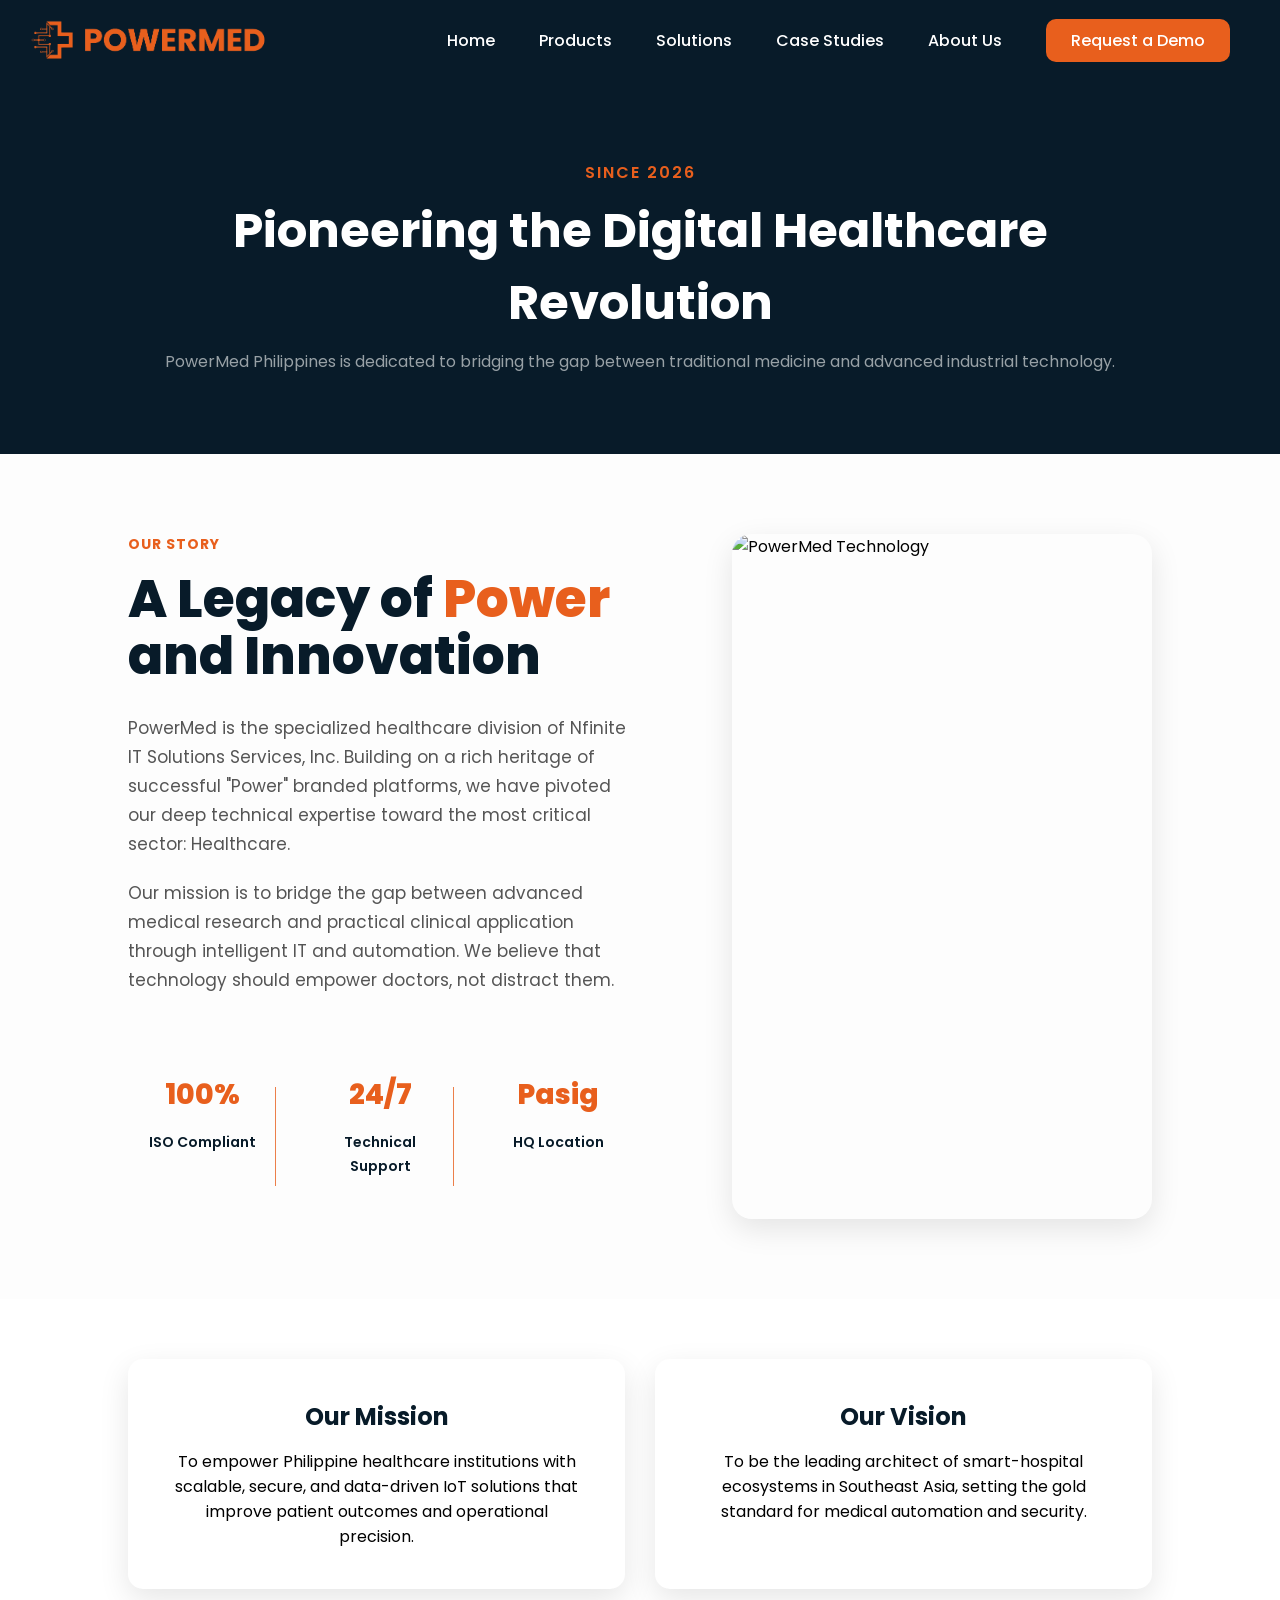
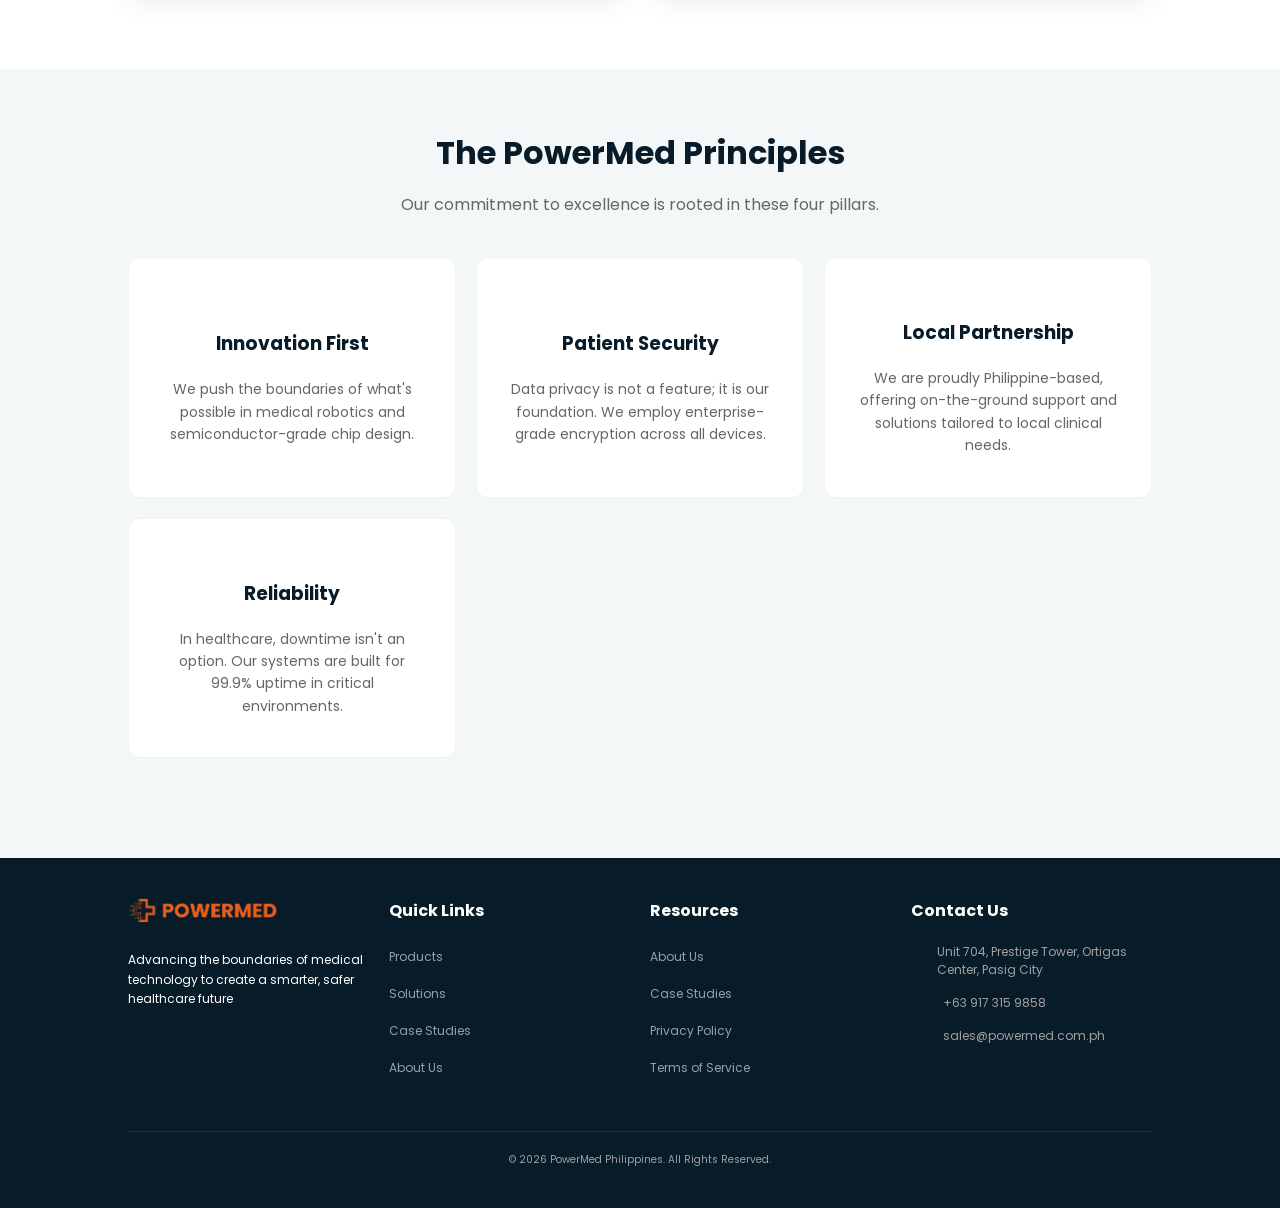
==== about.html @ 7a5c405d "Add files via upload" ====
<!DOCTYPE html>
    <head>
        <meta charset="utf-8">
        <meta http-equiv="X-UA-Compatible" content="IE=edge">
        <title>PowerMed</title>
        <meta name="description" content="">
        <meta name="viewport" content="width=device-width, initial-scale=1.0">
        <link rel="stylesheet" href="https://cdnjs.cloudflare.com/ajax/libs/font-awesome/7.0.1/css/all.min.css" 
        integrity="sha512-2SwdPD6INVrV/lHTZbO2nodKhrnDdJK9/kg2XD1r9uGqPo1cUbujc+IYdlYdEErWNu69gVcYgdxlmVmzTWnetw==" 
        crossorigin="anonymous" referrerpolicy="no-referrer" />
        <link rel="stylesheet" href="styles.css">
    </head>
    <body>
        <header>
            <a href="index.html" class="logo-link">
                <img class="header-logo" src="assets/logo.png" alt="PowerMed Logo">
            </a>
            <nav>
                <ul class="nav-links">
                    <li><a href="index.html">Home</a></li>
                    <li><a href="products.html">Products</a></li>
                    <li><a href="solutions.html">Solutions</a></li>
                    <li><a href="case-studies.html">Case Studies</a></li>
                    <li><a href="about.html">About Us</a></li>
                    <li><a class="cta" href="contact.html"><button>Request a Demo</button></a></li>
                </ul>
            </nav>
            <div class="toggle-btn">
                <i class="fa-solid fa-bars"></i>
            </div>
            <div class="dropdown-menu">
                <li><a href="index.html">Home</a></li>
                <li><a href="products.html">Products</a></li>
                <li><a href="solutions.html">Solutions</a></li>
                <li><a href="case-studies.html">Case Studies</a></li>
                <li><a href="about.html">About Us</a></li>
                <li><a class="cta" href="contact.html"><button>Request a Demo</button></a></li>
            </div>
        </header>

        <section id="about-hero">
            <div class="about-hero-content">
                <span>Since 2026</span>
                <h1>Pioneering the Digital Healthcare Revolution</h1>
                <p>PowerMed Philippines is dedicated to bridging the gap between traditional medicine and advanced industrial technology.</p>
            </div>
        </section>

            <div class="company-story">
                <div class="story-wrapper">
                    <div class="story-content">
                        <span class="sub-heading">OUR STORY</span>
                        <h2>A Legacy of <span class="highlight">Power</span> and Innovation</h2>
                        <p>PowerMed is the specialized healthcare division of Nfinite IT Solutions Services, Inc. Building on a rich heritage of successful "Power" branded platforms, we have pivoted our deep technical expertise toward the most critical sector: Healthcare.</p>
                        <p>Our mission is to bridge the gap between advanced medical research and practical clinical application through intelligent IT and automation. We believe that technology should empower doctors, not distract them.</p>
                        
                        <div class="stats-grid">
                            <div class="stat-item">
                                <h3>100%</h3>
                                <p>ISO Compliant</p>
                            </div>
                            <div class="stat-item">
                                <h3>24/7</h3>
                                <p>Technical Support</p>
                            </div>
                            <div class="stat-item">
                                <h3>Pasig</h3>
                                <p>HQ Location</p>
                            </div>
                        </div>
                    </div>
                    <div class="story-image">
                        <img src="https://images.unsplash.com/photo-1581091226825-a6a2a5aee158?auto=format&fit=crop&q=80&w=1000" alt="PowerMed Technology">
                    </div>
                </div>
            </div>

            <div class="mission-vision">
                <div class="mission-container">
                    <div class="mission-box">
                        <div class="mission-icon"><i class="fa-solid fa-bullseye"></i></div>
                        <h2>Our Mission</h2>
                        <p>To empower Philippine healthcare institutions with scalable, secure, and data-driven IoT solutions that improve patient outcomes and operational precision.</p>
                    </div>
                    <div class="mission-box">
                        <div class="mission-icon"><i class="fa-solid fa-eye"></i></div>
                        <h2>Our Vision</h2>
                        <p>To be the leading architect of smart-hospital ecosystems in Southeast Asia, setting the gold standard for medical automation and security.</p>
                    </div>
                </div>
            </div>

            <div class="values">
                <div class="values-header">
                    <h2>The PowerMed Principles</h2>
                    <p>Our commitment to excellence is rooted in these four pillars.</p>
                </div>
                <div class="values-grid">
                    <div class="value-card">
                        <i class="fa-solid fa-microchip"></i>
                        <h3>Innovation First</h3>
                        <p>We push the boundaries of what's possible in medical robotics and semiconductor-grade chip design.</p>
                    </div>
                    <div class="value-card">
                        <i class="fa-solid fa-user-shield"></i>
                        <h3>Patient Security</h3>
                        <p>Data privacy is not a feature; it is our foundation. We employ enterprise-grade encryption across all devices.</p>
                    </div>
                    <div class="value-card">
                        <i class="fa-solid fa-handshake"></i>
                        <h3>Local Partnership</h3>
                        <p>We are proudly Philippine-based, offering on-the-ground support and solutions tailored to local clinical needs.</p>
                    </div>
                    <div class="value-card">
                        <i class="fa-solid fa-gears"></i>
                        <h3>Reliability</h3>
                        <p>In healthcare, downtime isn't an option. Our systems are built for 99.9% uptime in critical environments.</p>
                    </div>
                </div>
            </div>

        <footer>
            <div class="footer-container">
                <div class="footer-col">
                    <img class="footer-logo" src="assets/logo.png" alt="PowerMed Logo">
                    <p>
                        Advancing the boundaries of medical technology to create a smarter, safer healthcare future
                    </p>
                    <div class="social-links">
                        <a href="https://www.facebook.com/"><i class="fa-brands fa-facebook"></i></a>
                        <a href="https://www.instagram.com/"><i class="fa-brands fa-instagram"></i></a>
                        <a href="https://www.linkedin.com/"><i class="fa-brands fa-linkedin"></i></a>
                    </div>
                </div>

                <div class="footer-col">
                    <h4>Quick Links</h4>
                    <ul>
                        <li><a href="products.html">Products</a></li>
                        <li><a href="solutions.html">Solutions</a></li>
                        <li><a href="case-studies.html">Case Studies</a></li>
                        <li><a href="about.html">About Us</a></li>
                    </ul>
                </div>

                <div class="footer-col">
                    <h4>Resources</h4>
                    <ul>
                        <li><a href="about.html">About Us</a></li>
                        <li><a href="case-studies.html">Case Studies</a></li>
                        <li><a href="privacy-policy.html">Privacy Policy</a></li>
                        <li><a href="terms-of-service.html">Terms of Service</a></li>
                    </ul>
                </div>

                <div class="footer-col">
                    <h4>Contact Us</h4>
                    <div class="contact-us">
                        <p><i class="fa-solid fa-location-dot"></i>Unit 704, Prestige Tower, Ortigas Center, Pasig City</p>
                        <p><i class="fa-solid fa-phone"></i>+63 917 315 9858</p>
                        <p><i class="fa-solid fa-envelope"></i>sales@powermed.com.ph</p>
                    </div>
                </div>
            </div>

            <div class="footer-bottom">
                <p>&copy; 2026 PowerMed Philippines. All Rights Reserved.</p>
            </div>
        </footer>

        <script>
            const toggleBtn = document.querySelector('.toggle-btn')
            const toggleBtnIcon = document.querySelector('.toggle-btn i')
            const dropDownMenu = document.querySelector('.dropdown-menu')

            toggleBtn.onclick = function () {
                dropDownMenu.classList.toggle('open')
                const isOpen = dropDownMenu.classList.contains('open')

                toggleBtnIcon.classList = isOpen
                    ? 'fa-solid fa-xmark'
                    : 'fa-solid fa-bars'
            }

            const header = document.querySelector("header");

            window.addEventListener("scroll", () => {
                if (window.scrollY > 50) {
                    header.classList.add("scrolled");
                } else {
                    header.classList.remove("scrolled");
                }
            });
        </script>
    </body>
</html>
---- styles.css ----
@import url('https://fonts.googleapis.com/css2?family=Poppins:wght@300;400;500;600;700;800;900&display=swap');

* {
    box-sizing: border-box;
    padding: 0;
    margin: 0;
    font-family: 'Poppins', sans-serif;
}

html, body {
    overflow-x: clip;
    width: 100%;
}

body {
    margin: 0;
    background-color: #edf0f1;
}

header li, header a, header button {
    font-weight: 500;
    font-size: 16px;
    color: #24252A;
    text-decoration: none;
}

header {
    display: flex;
    justify-content: flex-end;
    align-items: center;
    height: 80px;
    padding: 0 30px;
    background-color: transparent;
    position: fixed;
    top: 0;
    left: 0;
    width: 100%;
    z-index: 1000;
}

header.scrolled {
    background-color: #ffffff;
    box-shadow: 0 2px 10px rgba(0, 0, 0, 0.1);
}

header.scrolled .nav-links li a {
    color: #081b29;
}

header.scrolled .toggle-btn {
    color: #081b29;
}

.logo-link {
    margin-right: auto;
    display: flex;
    align-items: center;
}

.header-logo {
    height: 40px;
    width: auto;
    object-fit: contain;
    display: block;
    margin: auto;
    cursor: pointer;
}

.nav-links {
    list-style: none;
}

.nav-links li {
    display: inline-block;
    padding: 0px 20px;
}

.nav-links li a {
    color: #ffffff;
    transition: all 0.3s ease 0s;
}

.nav-links li a:hover {
   color: #e85f1d;
}

header button {
    padding: 9px 25px;
    color: #ffffff;
    background-color: rgba(232, 95, 29, 1);
    border: none;
    border-radius: 10px;
    cursor: pointer;
    transition: all 0.3s ease 0s;    
}

button:hover {
    background-color: #cf541a;
}

.toggle-btn {
    font-size: 20px;
    color: #081b29;
    cursor: pointer;
    display: none;
}

.dropdown-menu {
    display: none;
    position: absolute;
    right: 2rem;
    top: 80px;
    height: 0;
    width: 300px;
    background-color: #ffffff;
    overflow: hidden;
    transition: height 0.2s cubic-bezier(0.175, 0.885, 0.32, 1.275);
}

.dropdown-menu.open {
    height: 300px;
}

.dropdown-menu li {
    padding: 0.7rem;
    display: flex;
    align-items: center;
    justify-content: center;
}

.dropdown-menu li a:hover {
    color: #e85f1d;
}

.dropdown-menu .cta {
    width: 100%;
    display: flex;
    justify-content: center;
}

@media(max-width: 992px) {
    header {
        background-color: #ffffff;
    }
    .header-logo {
        height: 30px;
    }
    .nav-links {
        flex-direction: column;
        display: none;
    }
    .toggle-btn {
        display: block;
    }
    .dropdown-menu {
        display: block;
        left: 0;
        right: 0;
        width: 100%;
    }
}



#hero {
    width: 100%;
    min-height: 100vh;
    height: auto;
    display: flex;
    align-items: center;
    justify-content: flex-start;
    padding-top: 100px;
    padding-bottom: 50px;
    background: linear-gradient(to right,
     rgba(8, 27, 41, 1) 25%, 
     rgba(8, 27, 41, 0.4) 100%), 
     url('assets/heroBgImg.jpg');
    background-position: center;
    background-repeat: no-repeat;
    background-size: cover;
    color: #ffffff;
    font-family: 'Poppins', sans-serif;
}

.hero-container {
    display: flex;
    align-items: center;
    justify-content: space-between;
    width: 90%;
    max-width: 1200px;
    margin: 0 auto;
    gap: 40px;
}

.hero-image {
    flex: 1;
    display: flex;
    justify-content: flex-end;
}

.hero-image img {
    width: 100%;
    max-width: 500px;
    height: auto;
}

.hero-content {
    max-width: 600px;
    flex: 1;
}

.hero-content h1 {
    font-size: 56px;
    font-weight: 700;
    line-height: 1.2;
}

.hero-content h3 {
    font-size: 32px;
    font-weight: 700;
    background: linear-gradient(to right, #e85f1d 0%, #ffffff 100%);
    -webkit-background-clip: text;
    background-clip: text;
    color: transparent;
    display: inline-block; 
}

.hero-content p {
    font-size: 16px;
    margin: 20px 0 40px;
}

.hero-content .btn-box {
    display: flex;
    gap: 20px;
    width: 100%;
    max-width: 450px;
    height: 50px;
    margin-top: 20px;
}

.btn-box a {
    position: relative;
    display: inline-flex;
    justify-content: center;
    align-items: center;
    padding: 12px 30px;
    min-width: 160px;
    width: auto;
    background: #e85f1d;
    border: 2px solid #e85f1d;
    border-radius: 8px;
    font-size: 18px;
    color: #ffffff;
    text-decoration: none;
    font-weight: 600;
    letter-spacing: 1px;
    z-index: 1;
    overflow: hidden;
    transition: .5s;
    white-space: nowrap;
}

.btn-box a i {
    margin-left: 10px;
}

.btn-box a:hover {
    color: #e85f1d;
}

.btn-box a:nth-child(2) {
    background: transparent;
    color: #e85f1d;
}

.btn-box a:nth-child(2):hover {
    color: #ffffff;
}

.btn-box a:nth-child(2)::before {
    background: #e85f1d;
}

.btn-box a::before {
    content: '';
    position: absolute;
    top: 10;
    left: 0;
    width: 0;
    height: 100%;
    background: #081b29;
    z-index: -1;
    transition: .5s;
}

.btn-box a:hover::before {
    width: 100%;
}

.top-badge {
    display: inline-block;
    background: rgba(232, 95, 29, 0.1);
    padding: 6px 15px;
    border-radius: 50px;
    border: 1px solid rgba(232, 95, 29, 1);
    margin-bottom: 20px;
}

.top-badge span {
    display: flex;
    align-items: center;
    font-size: 12px;
    font-weight: 600;
    color: #e85f1d;
    letter-spacing: 1px;
}

.top-badge span i {
    font-size: 8px;
    vertical-align: middle;
    margin-right: 8px;
}

.trust-badge {
    display: flex;
    flex-wrap: wrap;
    gap: 25px;
    margin-top: 30px;
}

.badge-item {
    display: flex;
    align-items: center;
    gap: 8px;
}

.badge-item i {
    color: #e85f1d;;
    font-size: 16px;
}

.badge-item span {
    font-size: 12px;
    font-weight: 600;
    color: #ffffff;
    letter-spacing: 0.5px;

}

@media (max-width: 992px) {
    #hero {
        padding-top: 120px;
        height: auto;
        min-height: 100vh;
    }

    .hero-container {
        flex-direction: column;
        text-align: center;
        gap: 20px;
    }

    .hero-content {
        display: flex;
        flex-direction: column;
        align-items: center;
    }

    .hero-content h1 {
        font-size: 48px;
        margin-bottom: 10px;
    }

    .hero-content h3 {
        font-size: 24px;
    }

    .hero-content p {
        font-size: 16px;
        margin: 15px 0 25px;
    }

    .hero-image {
        display: none;
    }

    .hero-content .btn-box {
        flex-direction: column;
        height: auto;
        width: 100%;
        gap: 15px;
    }

    .top-badge {
        margin-left: auto;
        margin-right: auto;
    }

    .trust-badge {
        justify-content: center;
        gap: 15px 20px;
    }
}



#trusted {
    width: 100%;
    background: #edf0f1;
    background-size: cover;
    background-position: center;
    color: #081b29;
    font-family: 'Poppins', sans-serif;
}

.trusted-container {
    padding: 60px 10%;
    max-width: 1200px;
    margin: 0 auto;
    text-align: center;
}

.trusted-sub-heading {
    color: #e85f1d;
    font-weight: 700;
    text-transform: uppercase;
    letter-spacing: 2px;
    font-size: 14px;
    display: block;
    margin-bottom: 15px;
}

.trusted-heading {
    font-size: 36px;
    max-width: 800px;
    margin: 0 auto 20px;
    line-height: 1.2;
}

.trusted-desc {
    color: #555;
    max-width: 700px;
    margin: 0 auto;
}

.partners-scroller {
    width: 100%;
    padding: 40px 0;
    overflow: hidden; 
    position: relative;
    mask-image: linear-gradient(to right, transparent, black 15%, black 85%, transparent);
    -webkit-mask-image: linear-gradient(to right, transparent, black 15%, black 85%, transparent);
}

.partners-track {
    display: flex;
    width: max-content;
    animation: scrollLogos 30s linear infinite;
}

.partners-track img {
    height: 120px;
    width: auto; 
    object-fit: contain; 
    padding: 0 40px; 
    transition: all 0.3s ease;
    filter: drop-shadow(0px 10px 15px rgba(0, 0, 0, 0.15));
}

.partners-track img:hover {
    filter: drop-shadow(0px 15px 20px rgba(0, 0, 0, 0.25));
    transform: translateY(-5px);
}

@keyframes scrollLogos {
    0% { transform: translateX(0); }
    100% { transform: translateX(-50%); } 
}

.stats-container {
    display: flex;
    justify-content: center;
    align-items: stretch;
    gap: 0; 
}

.stat-item {
    flex: 1;
    position: relative;
    padding: 20px 15px;
    display: flex;
    flex-direction: column;
    align-items: center;
    text-align: center;
}

.stat-item:not(:last-child)::after {
    content: '';
    position: absolute;
    right: 0;
    top: 20%;
    height: 60%;
    width: 1.5px;
    background-color: #e85f1d;
    opacity: 0.8;
}

.stat-item h3 {
    color: #e85f1d;
    font-size: 32px;
    font-weight: 800;
    margin-bottom: 15px;
    width: 100%;
}

.stat-item p {
    font-size: 12px;
    color: #081b29;
    line-height: 1.4;
    max-width: 180px;
    margin: 0 auto;
}

@media (max-width: 992px) {
    .stats-container { 
        flex-direction: column; 
        align-items: center;
        justify-content: center;
    }
    .stat-item:not(:last-child)::after { 
        display: none; 
    }
    .trusted-heading { 
        font-size: 28px;
    }
}



#solutions {
    width: 100%;
    background: #081b29;
    background-size: cover;
    background-position: center;
    color: #ffffff;
    font-family: 'Poppins', sans-serif;
    padding: 60px 10%; 
    position: relative;
}

.solution-header {
    text-align: center;
    margin-bottom: 60px;
}

.solution-sub-heading {
    color: #e85f1d;
    font-weight: 700;
    text-transform: uppercase;
    letter-spacing: 2px;
    font-size: 14px;
    display: block;
    margin-bottom: 15px;
}

.solution-heading {
    font-size: 36px;
    max-width: 800px;
    margin: 0 auto 20px;
    line-height: 1.2;
}

.solution-desc {
    max-width: 700px;
    margin: 0 auto;
    color: #a0a0a0;
}

.solution-container {
    display: flex;
    gap: 25px;
    justify-content: center;
    flex-wrap: wrap;
}

.solution-card {
    background: #081b29; 
    flex: 1;
    min-width: 280px;
    max-width: 350px;
    height: 450px;
    border-radius: 24px;
    border: 1px solid #e85f1d; 
    overflow: hidden;
    position: relative;
    transition: all 0.5s cubic-bezier(0.4, 0, 0.2, 1);
    display: flex;
    flex-direction: column;
    cursor: pointer;
}

.solution-card::before {
    content: '';
    position: absolute;
    top: 0;
    left: 0;
    width: 100%;
    height: 100%;
    background: linear-gradient(to bottom, rgba(8, 27, 41, 0.1) 0%, rgba(232, 95, 29, 0.9) 100%);
    z-index: 2;
    opacity: 0;
    transition: opacity 0.5s ease;
}

.solution-card:hover::before {
    opacity: 1;
}

.solution-card h3 {
    font-size: 24px;
    margin-bottom: 15px;
    font-weight: 600;
}

.solution-card p {
    font-size: 14px;
    color: #a0a0a0;
    line-height: 1.6;
    margin-bottom: 25px;
}

.solution-card:hover h3, 
.solution-card:hover p {
    color: #ffffff;
}

.solution-card:hover .explore-link {
    color: #ffffff;
}

.card-image {
    position: absolute;
    top: 0;
    left: 0;
    width: 100%;
    height: 100%;
    z-index: 1;
    opacity: 0;
    transition: opacity 0.5s ease;
}

.card-image::after {
    content: '';
    position: absolute;
    bottom: 0;
    left: 0;
    width: 100%;
    height: 100%;
    background: linear-gradient(to bottom, rgba(8, 27, 41, 0.6) 25%, rgba(232, 95, 29, 1) 100%);
}

.card-image img {
    width: 100%;
    height: 100%;
    object-fit: cover;
}

.solution-card:hover .card-image {
    opacity: 1;
}

.card-content {
    position: absolute;
    bottom: 0;
    left: 0;
    width: 100%;
    padding: 30px;
    z-index: 3;
    display: flex;
    flex-direction: column;
    transform: translateY(40px); 
    transition: transform 0.3s ease;
}

.solution-card:hover .card-content {
    transform: translateY(0);
}

.icon-circle.top-left-icon {
    position: absolute;
    top: 25px;
    left: 25px;
    z-index: 4;
    width: 50px;
    height: 50px;
    border: 1px solid #e85f1d;
    border-radius: 50%;
    display: flex;
    align-items: center;
    justify-content: center;
    background: transparent;
    color: #e85f1d;
}

.explore-link {
    color: #ffffff;
    text-decoration: none;
    font-size: 14px;
    font-weight: 600;
    display: flex;
    align-items: center;
    gap: 8px;
    opacity: 0;
    transform: translateY(10px);
    transition: all 0.3 ease;
    margin-top: auto;
}

.solution-card:hover .explore-link {
    opacity: 1;
    transform: translateY(0);
}

.explore-link i {
    transition: transform 0.3s ease;
}

.explore-link:hover i {
    transform: translateX(8px);
}

@media (max-width: 992px) {
    .solutions-container {
        flex-direction: column;
        align-items: center;
    }
}



#process {
    padding: 40px 10% 60px;
    font-family: 'Poppins', sans-serif;
}

.process-header {
    text-align: center;
    margin-bottom: 60px;
}

.process-header span {
    color: #e85f1d;
    font-size: 14px;
    font-weight: 600;
    text-transform: uppercase;
    letter-spacing: 1px;
}

.process-header h2 {
    font-size: 36px;
    color: #081b29;
    margin: 15px 0;
}

.process-header p {
    color: #555;
    max-width: 700px;
    margin: 15px auto;
}

.process-grid {
    display: flex;
    justify-content: center;
    flex-wrap: wrap;
    gap: 20px;
}

.process-card {
    background-color: #e2e5e7;
    padding: 35px;
    width: 280px;
    flex: 1 1 250px;
    border-radius: 15px;
    display: flex;
    flex-direction: column;
    justify-content: flex-start;
    align-items: flex-start;
    text-align: left;
    transition: box-shadow 0.3s ease, transform 0.3s ease;
}

.process-card:hover {
    box-shadow: 0 8px 16px rgba(0, 0, 0, 0.2);
    transform: translateY(-5px);
}

.icon-box i {
    color: #e85f1d;
    font-size: 30px;
    margin-bottom: 20px;
}

.process-card h3 {
    font-size: 20px;
    color: #24252A;
    margin-bottom: 15px;
    display: flex;
    align-items: flex-start;
}

.process-card p {
    font-size: 14px;
    color: #555;
    line-height: 1.6;
}

@media (max-width: 992px) {
    #process {
        padding: 60px 5%;
    }
    .process-header h2 {
        font-size: 28px;
    }
}



#why-choose-us {
    background: #081b29;
    color: #ffffff;
    padding: 100px 10%;
    font-family: 'Poppins', sans-serif;
}

.wcu-container {
    display: flex;
    gap: 100px;
    align-items: stretch;
    position: relative;
}

.wcu-left {
    flex: 1;
    position: relative;
}

.sticky-wrapper {
    position: -webkit-sticky;
    position: sticky;
    top: 150px;
    align-self: flex-start;
    margin-bottom: 40px;
}

.wcu-sub-heading {
    color: #e85f1d;
    font-weight: 800;
    text-transform: uppercase;
    letter-spacing: 2px;
    font-size: 20px;
    display: block;
    margin-bottom: 15px;
}

.wcu-heading {
    font-size: 30px;
    margin-bottom: 20px;
    color: #ffffff;
}

.wcu-desc {
    color: #a0a0a0; 
    line-height: 1.8;
    font-size: 16px;
}

.wcu-right {
    flex: 1;
}

.wcu-item {
    margin-bottom: 40px;
    padding-bottom: 40px;
    border-bottom: 1px solid rgba(255, 255, 255, 0.1);
}

.wcu-item:last-child {
    margin-bottom: 0;
    border-bottom: none;
}

.step-number {
    font-size: 20px;
    font-weight: 800;
    color: #e85f1d;
    margin-bottom: 15px;
    display: block;
}

.wcu-item h3 {
    font-size: 30px;
    margin-bottom: 20px;
    color: #ffffff; 
}

.wcu-item p {
    color: #a0a0a0;
    line-height: 1.8;
    font-size: 16px;
}

@media (max-width: 992px) {
    .wcu-container {
        flex-direction: column;
    }
    .sticky-wrapper {
        position: relative;
        top: 0;
    }
    .wcu-item {
        margin-bottom: 60px;
    }
}




#case-studies {
    display: flex;
    justify-content: center;
    flex-wrap: wrap;
    padding: 0 10%;
    color: #081b29;
    font-family: 'Poppins', sans-serif;
}

.case-study-header {
    padding: 60px 10%;
    width: 100%;
    margin: 0 auto;
    text-align: center;
}

.case-study-header span {
    color: #e85f1d;
    font-weight: 700;
    text-transform: uppercase;
    letter-spacing: 2px;
    font-size: 14px;
    display: block;
    margin-bottom: 15px;
}

.case-study-header h2 {
    font-size: 36px;
    max-width: 800px;
    margin: 0 auto 20px;
    line-height: 1.2;
}

.case-study-header p {
    color: #555;
    max-width: 700px;
    margin: 0 auto;
}

.case-study-container {
    position: relative;
    width: 325px;
    background-color: #ffffff;
    border-radius: 8px;
    overflow: hidden;
    box-shadow: 0 2px 4px rgba(0, 0, 0, 0.2);
    margin: 0 20px 60px 20px;
    display: flex;
    flex-direction: column;
    transition: transform 0.3s ease, box-shadow 0.3s ease;
    cursor: pointer;
}

.case-study-container::after {
    content: '';
    position: absolute;
    top: 0;
    left: 0;
    width: 100%;
    height: 200px; 
    background: linear-gradient(to top, rgba(0, 0, 0, 0.8) 0%, rgba(0, 0, 0, 0) 60%);
    pointer-events: none;
    z-index: 1;
}

.case-study-container:hover {
    transform: translateY(-5px);
    box-shadow: 0 10px 20px rgba(0, 0, 0, 0.15);
}

.case-study-container img {
    position: relative;
    z-index: 0;
    width: 100%;
    height: 200px;
    object-fit: cover;
    display: block;
    filter: grayscale(100%);
    transition: filter 0.3s ease, transform 0.3s ease;
}

.case-study-container:hover img {
    filter: grayscale(0%);
    transform: translateY(-5px) scale(1.05);
}

.case-study-content {
    padding: 16px;
    padding-top: 25px;
    flex-grow: 1;
    display: flex;
    flex-direction: column;
    justify-content: space-between;
}

.case-study-content h3 {
    position: absolute;
    top: 150px;
    left: 0;
    width: 100%;
    padding: 10px 16px;
    margin-bottom: 0;
    font-size: 20px;
    color: #ffffff;
    z-index: 2;
}

.case-study-content p {
    font-size: 14px;
    color: #555;
    line-height: 1.6;
    margin-bottom: 0;
}

.case-study-content .btn {
    display: inline-flex;
    align-items: center;
    margin-top: 16px;
    color: #081b29;
    text-decoration: none;
    font-weight: 600;
    font-size: 14;
    letter-spacing: 0.5px;
    transition: gap 0.3s ease;
    gap: 8px;
}

.case-study-container:hover .case-study-content .btn {
    color: #e85f1d;
    gap: 12px;
}

.card-study-container:hover .case-study-content .btn i {
    transform: translateX(5px);
}

@media (max-width: 992px) {
    #case-studies {
        padding: 0 5%;
    }

    .case-study-header h2 {
        font-size: 28px;
    }
}



#cta-banner {
    padding: 75px 10%;
    background-color: #e85f1d;
    text-align: center;
    color: #ffffff;
    font-family: 'Poppins', sans-serif;
    position: relative;
    overflow: hidden;
}

.cta-content h2 {
    text-transform: uppercase;
    font-size: 24px;
    font-weight: 700;
    margin-bottom: 10px;
    line-height: 1.2;
}

.cta-content p {
    color: #ffffff;
    max-width: 700px;
    margin: 0 auto 25px;
    line-height: 1.6;
}

.cta-btn {
    display: inline-flex;
    align-items: center;
    gap: 12px;
    padding: 15px 30px;
    background-color: #081b29;
    color: #ffffff;
    text-decoration: none;
    font-weight: 600;
    font-size: 16px;
    border-radius: 10px;
    transition: all 0.3s ease;
    box-shadow: 0 10px 20px rgba(0, 0, 0, 0.3);
}

.cta-btn:hover {
    background-color: #061520;
    color: #ffffff;
    transform: translateY(-3px);
    box-shadow: 0 15px 30px rgba(0, 0, 0, 0.3);
}

@media (max-width: 992px) {
    #cta-banner {
        padding: 80px 5%;
    }

    .cta-content h2 {
        font-size: 18px;
    }

    .cta-content p {
        font-size: 8px;
    }
}



footer {
    background-color: #081b29;
    padding: 40px 10%;
    color: #ffffff;
    font-family: 'Poppins', sans-serif;
}

.footer-container {
    display: flex;
    justify-content: space-between;
    flex-wrap: wrap;
    gap: 20px;
}

.footer-col {
    flex: 1 1 200px;
}

.footer-logo {
    width: 150px;
    margin-bottom: 20px;
    cursor: pointer;
}

.footer-col p {
    font-size: 12px;
    line-height: 1.6;
    margin-bottom: 20px;
    color: #ffffff;
}

.footer-col h4 {
    font-size: 16px;
    margin-bottom: 20px;
    position: relative;
}

.footer-col ul {
    list-style: none;
}

.footer-col ul li {
    margin-bottom: 12px;
}

.footer-col ul li a {
    color: #edf0f1a0;
    text-decoration: none;
    font-size: 12px;
    transition: color 0.3s ease;
}

.footer-col ul li a:hover {
    color: #e85f1d;
}

.contact-us p {
    display: flex;
    align-items: flex-start;
    gap: 12px;
    margin-bottom: 15px;
    font-size: 12px;
    line-height: 1.5;
    color: #a0a0a0;
}

.contact-us i {
    color: #e85f1d;
    margin-top: 3px;
    width: 20px;
    text-align: center;
}

.social-links {
    display: flex;
    gap: 15px;
}

.social-links a {
    color: #ffffff;
    font-size: 16px;
    transition: transform 0.3s ease, color 0.3s ease;
}

.social-links a:hover {
    color: #e85f1d;
}

.footer-bottom {
    text-align: center;
    margin-top: 40px;
    padding-top: 20px;
    border-top: 1px solid rgba(255, 255, 255, 0.1);
}

.footer-bottom p {
    font-size: 10px;
    color: #a0a0a0;
}

@media (max-width: 992px) {
    .footer-col {
        flex: 1 1 100%;
    }
} 



#contact-hero {
    padding: 184px 10% 80px; 
    background: #081b29;
    text-align: center;
    color: #fff;
}

.contact-hero-content h1 {
    font-size: 48px;
    margin: 10px 0;
}

.contact-hero-content a {
    color: #e85f1d;
}

.contact-hero-content p {
    color: #edf0f1a0
}

#form-container {
    padding: 80px 10%;
    background-color: #edf0f1;
    display: flex;
    align-items: stretch;
    gap: 0;
}

.contact-form {
    flex: 2;
    background: #e2e5e7;
    padding: 40px;
    border-radius: 20px 0 0 20px;
    display: flex;
    flex-direction: column;
    gap: 20px;
    align-items: flex-start;
}

.contact-form h3 {
    color:#081b29;
    margin-bottom: 10px;
}

.input-group {
    display: flex;
    flex-direction: column;
    gap: 15px;
}

.field {
    display: flex;
    flex-direction: column;
    gap: 8px;
}

.field label {
    font-size: 14px;
    font-weight: 600;
    color: #081b29;
}

.contact-form h3, .input-group, .field {
    width: 100%;
}

.contact-form input, 
.contact-form textarea {
    padding: 16px 20px;
    border: 2px solid transparent;
    border-radius: 12px;
    outline: none;
    font-family: inherit;
    font-size: 15px;
    background-color: #ffffff;
    transition: all 0.3s ease;
    resize: none; 
}

.contact-form input:focus, .contact-form textarea:focus {
    border-color: #e85f1d;
}

.btn-send {
    background-color: #e85f1d;
    color: #ffffff;
    padding: 15px 30px;
    border: none;
    border-radius: 12px;
    font-weight: 600;
    cursor: pointer;
    transition: all 0.3s;
    width: auto;
    margin-top: 10px;
}

.btn-send:hover {
    background-color: #cf541a;
    transform: translateY(-2px);  
}

.info-card {
    flex: 1;
    background-color: #081b29;
    color: #ffffff;
    padding: 40px;
    border-radius: 0 20px 20px 0;
    display: flex;
    flex-direction: column;
}

.info-card h3 {
    color:#ffffff;
    margin-bottom: 10px;
}

.info-item {
    display: flex;
    align-items: flex-start;
    gap: 20px;
    margin-bottom: 25px;
}

.info-item i {
    color: #e85f1d;
    font-size: 20px;
    width: 25px;
    text-align: center;
    flex-shrink: 0;
    margin-top: 4px;
}

.info-item p {
    font-size: 14px;
    line-height: 1.9;
    color: #edf0f1a0;
    margin: 0;
}

.support-portal {
    margin-top: auto;
    padding: 25px;
    background-color: #e85f1d;
    border-radius: 15px;
    color: #ffffff;
}

.support-portal h4 {
    font-size: 18px;
    margin-bottom: 10px;
    color: #ffffff;
}

.support-portal p {
    font-size: 13px;
    line-height: 1.5;
    margin-bottom: 15px;
    color: rgba(255, 255, 255, 0.9);
}

.support-link {
    display: inline-block;
    color: #ffffff;
    text-decoration: none;
    font-weight: 700;
    font-size: 14px;
    transition: 0.3s;
    text-transform: uppercase;
}

.support-link i {
    margin-left: 5px;
    font-size: 12px;
    transition: transform 0.3s;
}

.support-link:hover i {
    transform: translateX(5px);
}

@media (max-width: 992px) {
    #contact {
        padding: 100px 5%;
    }
    
    .contact-hero-content h2 {
        font-size: 28px;
    }

    #form-container {
        flex-direction: column;
        padding: 40px 5%; 
    }

    .contact-form {
        border-radius: 20px 20px 0 0;
        flex: none;
    }

    .btn-send {
        width: 100%;
    }

    .info-card {
        border-radius: 0 0 20px 20px;
        flex: none;
    }

    .support-portal {
        margin-top: 30px; 
    }

    .btn-send {
        width: 100%;
    }

    .contact-hero-content h1 {
        font-size: 32px;
    }
}































.product-hero {
    padding: 160px 10% 80px;
    background: #081b29;
    color: #ffffff;
    text-align: center;
}

.product-hero-content span {
    color: #e85f1d;
    font-weight: 600;
    text-transform: uppercase;
    letter-spacing: 2px;
}

.product-hero-content h1 {
    font-size: 48px;
    margin: 10px 0;
}

.product-hero-content p {
    color: #edf0f1a0
}

.product-filter {
    display: flex;
    justify-content: center;
    gap: 15px;
    padding: 40px 10%;
    flex-wrap: wrap;
}

.filter-btn {
    padding: 10px 25px;
    border: 1px solid #e2e5e7;
    background: #ffffff;
    border-radius: 50px;
    cursor: pointer;
    font-family: 'Poppins', sans-serif;
    transition: 0.3s;
}

.filter-btn.active {
    background: #e85f1d;
    color: #ffffff;
    border-color: #e85f1d;
    box-shadow: 0 4px 10px rgba(232, 95, 29, 0.3);
    transform: translateY(-2px);
}

.products-container {
    display: grid;
    grid-template-columns: repeat(auto-fit, minmax(300px, 1fr));
    gap: 30px;
    padding: 0 10% 80px;
    max-width: 1400px;
    margin: 0 auto;
}

.product-card {
    background: #ffffff;
    border-radius: 15px;
    overflow: hidden;
    box-shadow: 0 5px 15px rgba(0,0,0,0.05);
}

.product-card:hover {
    transform: translateY(-10px);
    box-shadow: 0 15px 30px rgba(0,0,0,0.1);
}

.product-card.hide {
    display: none;
    opacity: 0;
}

.product-img {
    position: relative;
    background: #f0f0f0;
    height: 250px;
}

.product-img img {
    width: 100%;
    height: 100%;
    object-fit: contain;
}

.product-img .tag {
    position: absolute;
    top: 15px;
    left: 15px;
    background: #e85f1d;
    color: #fff;
    padding: 5px 12px;
    border-radius: 5px;
    font-size: 12px;
    font-weight: 600;
}

.product-info {
    padding: 25px;
}

.product-info .category {
    color: #e85f1d;
    font-size: 12px;
    font-weight: 600;
}

.product-info h3 {
    margin: 10px 0;
    color: #081b29;
}

.product-info p {
    font-size: 14px;
    color: #666;
    line-height: 1.6;
    margin-bottom: 20px;
}

.product-footer {
    display: flex;
    justify-content: flex-end; 
    border-top: 1px solid #e2e5e7;
    padding-top: 15px;
}

.inquire {
    text-decoration: none;
    color: #081b29;
    font-weight: 700;
    font-size: 14px;
    transition: 0.3s;
}

.inquire:hover {
    color: #e85f1d;
    gap: 10px;
}

@media (max-width: 768px) {
    .product-hero-content h1 {
        font-size: 32px;
    }
}



.solutions-hero {
    padding: 160px 10% 80px;
    background: #081b29;
    color: #ffffff;
    text-align: center;
}

.solutions-hero-content span {
    color: #e85f1d;
    font-weight: 600;
    text-transform: uppercase;
    letter-spacing: 2px;
}

.solutions-hero-content h1 {
    font-size: 48px;
    margin: 10px 0;
}

.solutions-hero-content p {
    color: #edf0f1a0
}

.solutions-list {
    padding: 80px 10%;
    background-color: #ffffff;
}

.solution-row {
    display: flex;
    align-items: center;
    gap: 80px;
    margin-bottom: 120px;
}

.solution-row.reverse {
    flex-direction: row-reverse;
}

.solution-image {
    flex: 1;
}

.solution-image img {
    width: 100%;
    aspect-ratio: 4 / 3; 
    object-fit: cover; 
    object-position: center; 
    border-radius: 20px;
    box-shadow: 20px 20px 60px #d9d9d9, -20px -20px 60px #ffffff;
    display: block;
}

.solution-text {
    flex: 1;
}

.sol-num {
    font-size: 60px;
    font-weight: 900;
    color: rgba(232, 95, 29, 0.1);
    display: block;
    line-height: 1;
    margin-bottom: -20px;
}

.solution-text h2 {
    font-size: 32px;
    color: #081b29;
    margin-bottom: 20px;
}

.solution-text p {
    color: #555;
    line-height: 1.8;
    margin-bottom: 25px;
}

.solution-text ul {
    list-style: none;
    margin-bottom: 35px;
}

.solution-text ul li {
    margin-bottom: 12px;
    font-size: 15px;
    color: #24252A;
    display: flex;
    align-items: center;
    gap: 10px;
}

.solution-text ul li i {
    color: #e85f1d;
}

.sol-btn {
    padding: 12px 30px;
    background: #e85f1d;
    color: #fff;
    text-decoration: none;
    border-radius: 5px;
    font-weight: 600;
    transition: 0.3s;
}

.sol-btn:hover {
    background: #cf541a;
    box-shadow: 0 10px 20px rgba(232, 95, 29, 0.2);
}

@media (max-width: 992px) {
    .solution-row, .solution-row.reverse {
        flex-direction: column;
        gap: 40px;
        text-align: center;
        margin-bottom: 80px;
    }
    
    .solution-text ul {
        display: inline-block;
        text-align: left;
    }
}





.support-hero {
    padding: 160px 10% 60px;
    background: #081b29;
    text-align: center;
    color: #fff;
}

.support-hero-content h1 {
    font-size: 48px; 
    font-weight: 700;
    margin-bottom: 15px;
}

.support-hero-content p {
    color: #edf0f1a0;
    max-width: 700px;
    margin: 0 auto;
}

.search-container {
    max-width: 600px;
    margin: 40px auto 0;
    position: relative;
    z-index: 10;
}

.search-container i {
    position: absolute;
    left: 20px;
    top: 50%;
    transform: translateY(-50%);
    color: #666;
}

.search-container input {
    width: 100%;
    padding: 20px 20px 20px 55px;
    border-radius: 50px;
    border: none;
    font-size: 16px;
    font-family: 'Poppins', sans-serif;
    box-shadow: 0 10px 25px rgba(0,0,0,0.2);
}

.search-container input:focus {
    outline: 3px solid #e85f1d;
    box-shadow: 0 15px 30px rgba(0,0,0,0.3);
}

.support-options {
    padding: 80px 10% 40px; 
    background-color: #f4f7f9; 
    position: relative;
    z-index: 5;
}

.support-grid {
    display: grid;
    grid-template-columns: repeat(auto-fit, minmax(280px, 1fr));
    gap: 30px;
    max-width: 1200px;
    margin: 0 auto;
}

.support-card {
    background: #fff;
    padding: 40px 30px;
    border-radius: 15px;
    text-align: center;
    box-shadow: 0 10px 30px rgba(0,0,0,0.05);
    transition: all 0.3s ease;
    border: 1px solid rgba(0,0,0,0.02);
}

.support-card:hover {
    transform: translateY(-10px);
    box-shadow: 0 15px 35px rgba(232, 95, 29, 0.1);
}

.support-card i {
    font-size: 40px;
    color: #e85f1d;
    margin-bottom: 20px;
}

.support-card h3 {
    margin-bottom: 15px;
    color: #081b29;
}

.support-card p {
    font-size: 14px;
    color: #666;
    margin-bottom: 25px;
    line-height: 1.6;
}

.support-card a {
    color: #e85f1d;
    text-decoration: none;
    font-weight: 700;
    font-size: 14px;
    border-bottom: 2px solid transparent;
    transition: 0.3s;
}

.support-card a:hover {
    border-bottom: 2px solid #e85f1d;
}

.faq-section {
    padding: 80px 10%;
    background: #f9f9f9;
}

.faq-container {
    max-width: 800px;
    margin: 0 auto;
}

.faq-container h2 {
    text-align: center;
    margin-bottom: 40px;
    color: #081b29;
}

.faq-item {
    background: #fff;
    margin-bottom: 15px;
    border-radius: 8px;
    overflow: hidden;
    border: 1px solid #eee;
}

.faq-question {
    padding: 20px;
    display: flex;
    justify-content: space-between;
    align-items: center;
    cursor: pointer;
    transition: background 0.3s;
}

.faq-question h4 {
    font-size: 16px;
    color: #24252A;
}

.faq-question:hover {
    background: #fdfdfd;
}

.faq-answer {
    max-height: 0;
    overflow: hidden;
    transition: all 0.3s ease-out;
    padding: 0 20px;
    opacity: 0;
}

.faq-item.active .faq-answer {
    max-height: 200px; 
    padding: 10px 20px 20px;
    opacity: 1;
}

.faq-item.active .faq-question i {
    transform: rotate(180deg);
    color: #e85f1d;
}





#about-hero {
    padding: 160px 10% 80px; 
    background: #081b29;
    text-align: center;
    color: #fff;
}

.about-hero-content span {
    color: #e85f1d;
    font-weight: 600;
    text-transform: uppercase;
    letter-spacing: 2px;
}

.about-hero-content h1 {
    font-size: 48px;
    margin: 10px 0;
}

.about-hero-content p {
    color: #edf0f1a0
}

.company-story {
    padding: 80px 10%;
    background: #fdfdfd;
}

.story-wrapper {
    display: flex;
    align-items: stretch;
    gap: 80px;
    max-width: 1250px;
    margin: 0 auto;
}

.story-image {
    flex: 1;
    position: relative;
    padding: 0;
    border-radius: 20px;
    overflow: hidden;
    box-shadow: 0 10px 30px rgba(0,0,0,0.1);
}

.story-image img {
    height: 100%;
    object-fit: cover; 
    object-position: center; 
    width: 100%;
    border-radius: 0;
}

.story-content {
    flex: 1.2;
    padding-right: 20px;
    display: flex;
    flex-direction: column;
    justify-content: center;
}

.sub-heading {
    color: #e85f1d;
    font-weight: 700;
    letter-spacing: 1px;
    font-size: 14px;
    display: block;
    margin-bottom: 15px;
}

.story-content h2 {
    font-size: 52px; 
    color: #081b29;
    line-height: 1.1;
    margin-bottom: 30px;
    font-weight: 800;
}

.story-content h2 .highlight {
    color: #e85f1d;
}

.story-content p {
    color: #444;
    font-size: 17px;
    line-height: 1.8;
    margin-bottom: 25px;
}

.story-content p {
    color: #555;
    line-height: 1.7;
    margin-bottom: 20px;
}

.mission-vision {
    padding: 60px 10% 80px;
    background: #fff;
}

.mission-container {
    display: flex;
    gap: 30px;
    max-width: 1100px;
    margin: 0 auto;
}

.mission-box {
    flex: 1;
    background: #fff;
    padding: 40px;
    border-radius: 15px;
    box-shadow: 0 10px 30px rgba(0,0,0,0.1);
    text-align: center;
}

.mission-icon i {
    font-size: 35px;
    color: #e85f1d;
    margin-bottom: 20px;
}

.mission-box h2 {
    color: #081b29;
    margin-bottom: 15px;
}

.stats-grid {
    display: flex;
    gap: 30px;
    margin-top: 40px;
}

.stat-item h3 {
    font-size: 28px;
    color: #e85f1d;
}

.stat-item p {
    font-size: 14px;
    font-weight: 600;
    color: #081b29;
}

.values {
    padding: 60px 10% 100px;
    background: #f4f7f8;
    text-align: center;
}

.values-header h2 {
    font-size: 32px;
    color: #081b29;
    margin-bottom: 15px; 
}

.values-header p {
    margin-bottom: 40px;
    color: #666;
}

.values-grid {
    display: grid;
    grid-template-columns: repeat(auto-fit, minmax(250px, 1fr));
    gap: 20px;
}

.value-card {
    background: #fff;
    padding: 40px 30px;
    border-radius: 12px;
    transition: 0.3s;
    display: flex;
    flex-direction: column;
    align-items: center;
    justify-content: center;
    border: 1px solid rgba(0,0,0,0.05);
}

.value-card i {
    font-size: 30px;
    color: #e85f1d;
    margin-bottom: 20px;
}

.value-card h3 {
    color: #081b29;
    margin-bottom: 10px;
}

.value-card p {
    font-size: 14px;
    color: #666;
    line-height: 1.6;
    margin-top: 10px;
}

@media (max-width: 1100px) {
    .story-content h2 { font-size: 40px; }
    .story-wrapper { gap: 40px; }
}

@media (max-width: 992px) {
    .story-wrapper {
        flex-direction: column;
        text-align: center;
    }
    .story-image {
        order: -1;
        max-width: 500px;
        margin: 0 auto 40px;
    }
    .stats-grid {
        justify-content: center;
    }
    .mission-container {
        flex-direction: column;
    }
}





#case-study-hero {
    padding: 160px 10% 80px;
    background: #081b29;
    color: #ffffff;
    text-align: center;
}

.case-study-hero-content span {
    color: #e85f1d;
    font-weight: 600;
    text-transform: uppercase;
    letter-spacing: 2px;
}

.case-study-hero-content h1 {
    font-size: 48px;
    margin: 10px 0;
}

.cacse-study-hero-content p {
    color: #edf0f1a0
}

#case-detail-content {
    padding: 80px 10%;
    background: #edf0f1;
    color: #081b29;
}

.detail-container {
    max-width: 1100px;
    margin: 0 auto;
}

.main-visual img {
    width: 100%;
    height: 450px;
    object-fit: cover;
    border-radius: 20px;
    box-shadow: 0 20px 40px rgba(0,0,0,0.1);
    margin-bottom: 50px;
}

.content-grid {
    display: grid;
    grid-template-columns: 2fr 1fr;
    gap: 50px;
    margin-bottom: 60px;
}

.text-block h3 {
    font-size: 28px;
    margin-bottom: 15px;
    color: #081b29;
}

.text-block p {
    line-height: 1.8;
    margin-bottom: 30px;
    color: #444;
}

.specs-sidebar {
    background: #081b29;
    padding: 30px;
    border-radius: 20px;
    color: #fff;
    align-self: start;
}

.specs-sidebar h4 {
    color: #e85f1d;
    margin-bottom: 20px;
    text-transform: uppercase;
    font-size: 14px;
}

.specs-sidebar ul {
    list-style: none;
    padding: 0;
}

.specs-sidebar li {
    margin-bottom: 15px;
    font-size: 14px;
    display: flex;
    align-items: center;
    gap: 12px;
}

.specs-sidebar i {
    color: #e85f1d;
    width: 20px;
}

.results-banner {
    display: flex;
    justify-content: space-around;
    background: #fff;
    padding: 40px;
    border-radius: 20px;
    margin-bottom: 50px;
    text-align: center;
    border-left: 5px solid #e85f1d;
}

.result-stat h2 {
    color: #e85f1d;
    font-size: 48px;
    margin-bottom: 5px;
}

.result-stat p {
    font-size: 14px;
    font-weight: 600;
}

@media (max-width: 992px) {
    .content-grid {
        grid-template-columns: 1fr;
    }
    .main-visual img {
        height: 300px;
    }
    .results-banner {
        flex-direction: column;
        gap: 30px;
    }
}
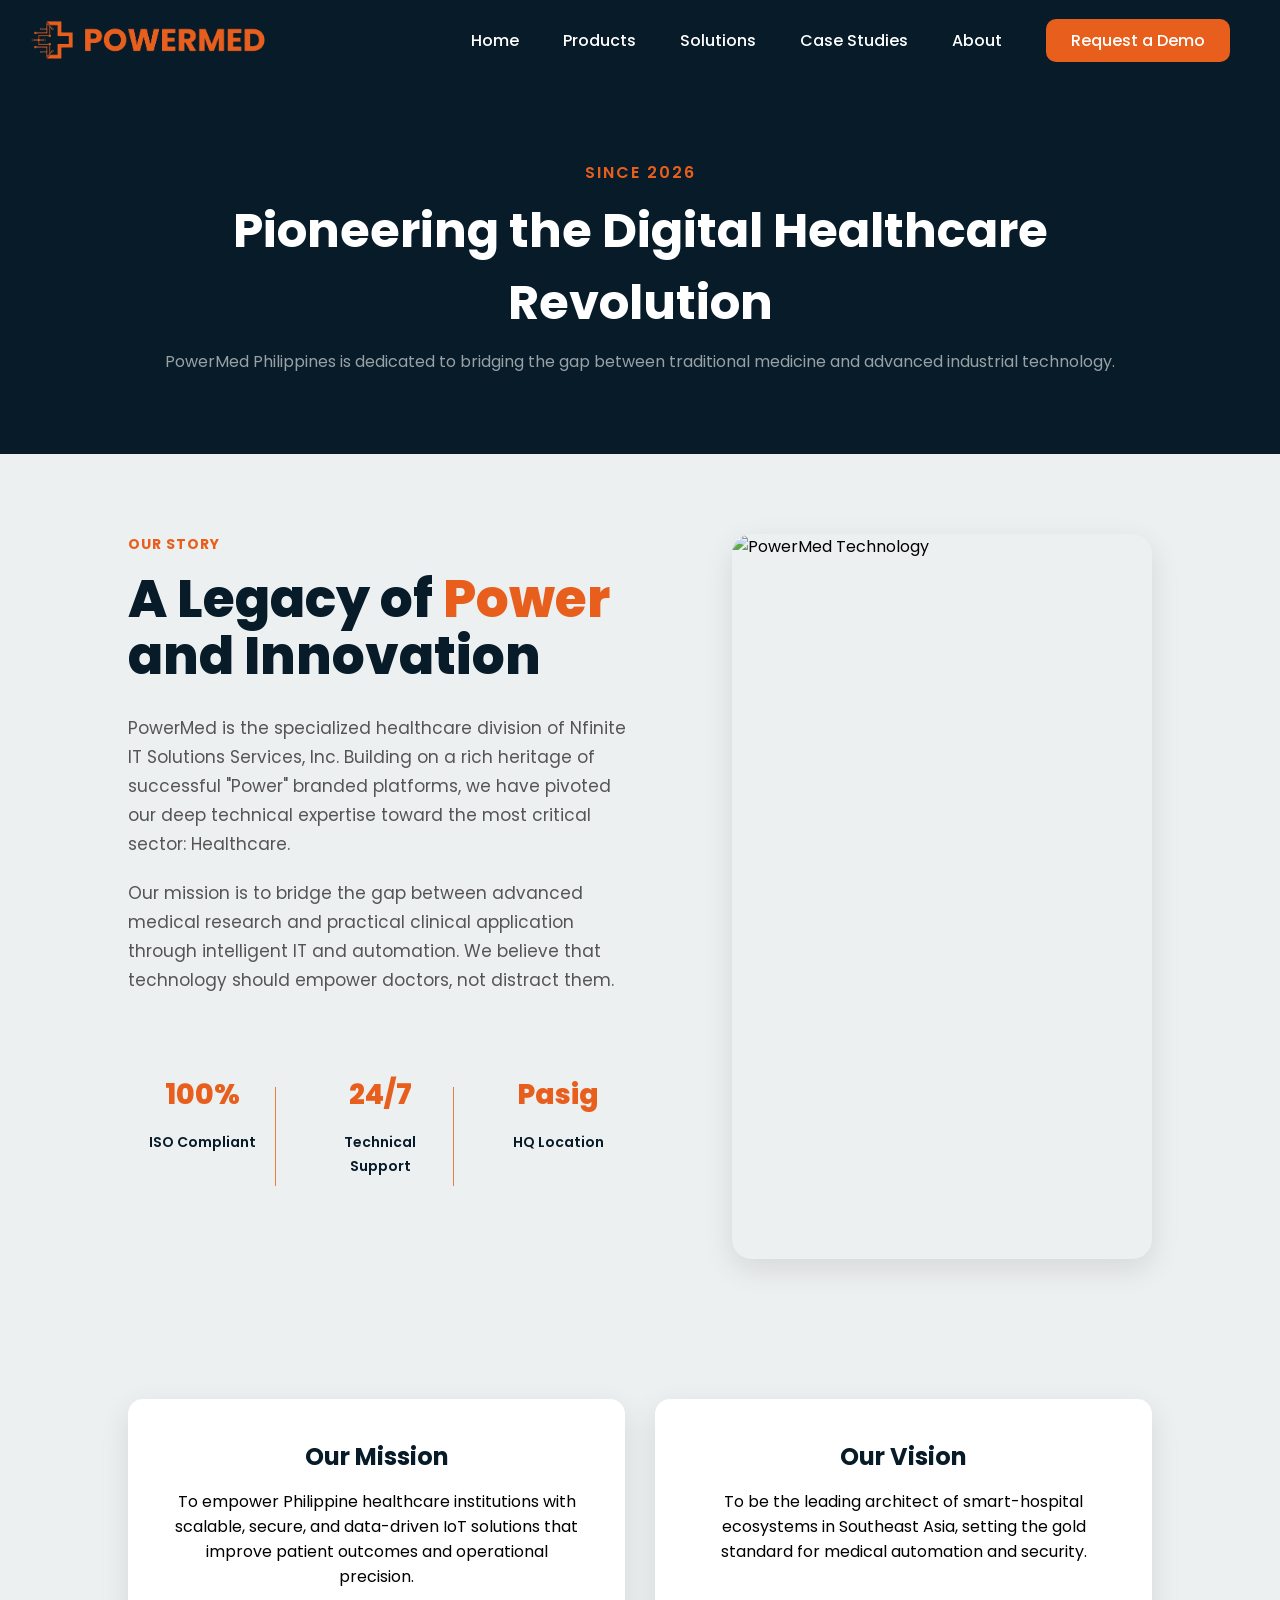
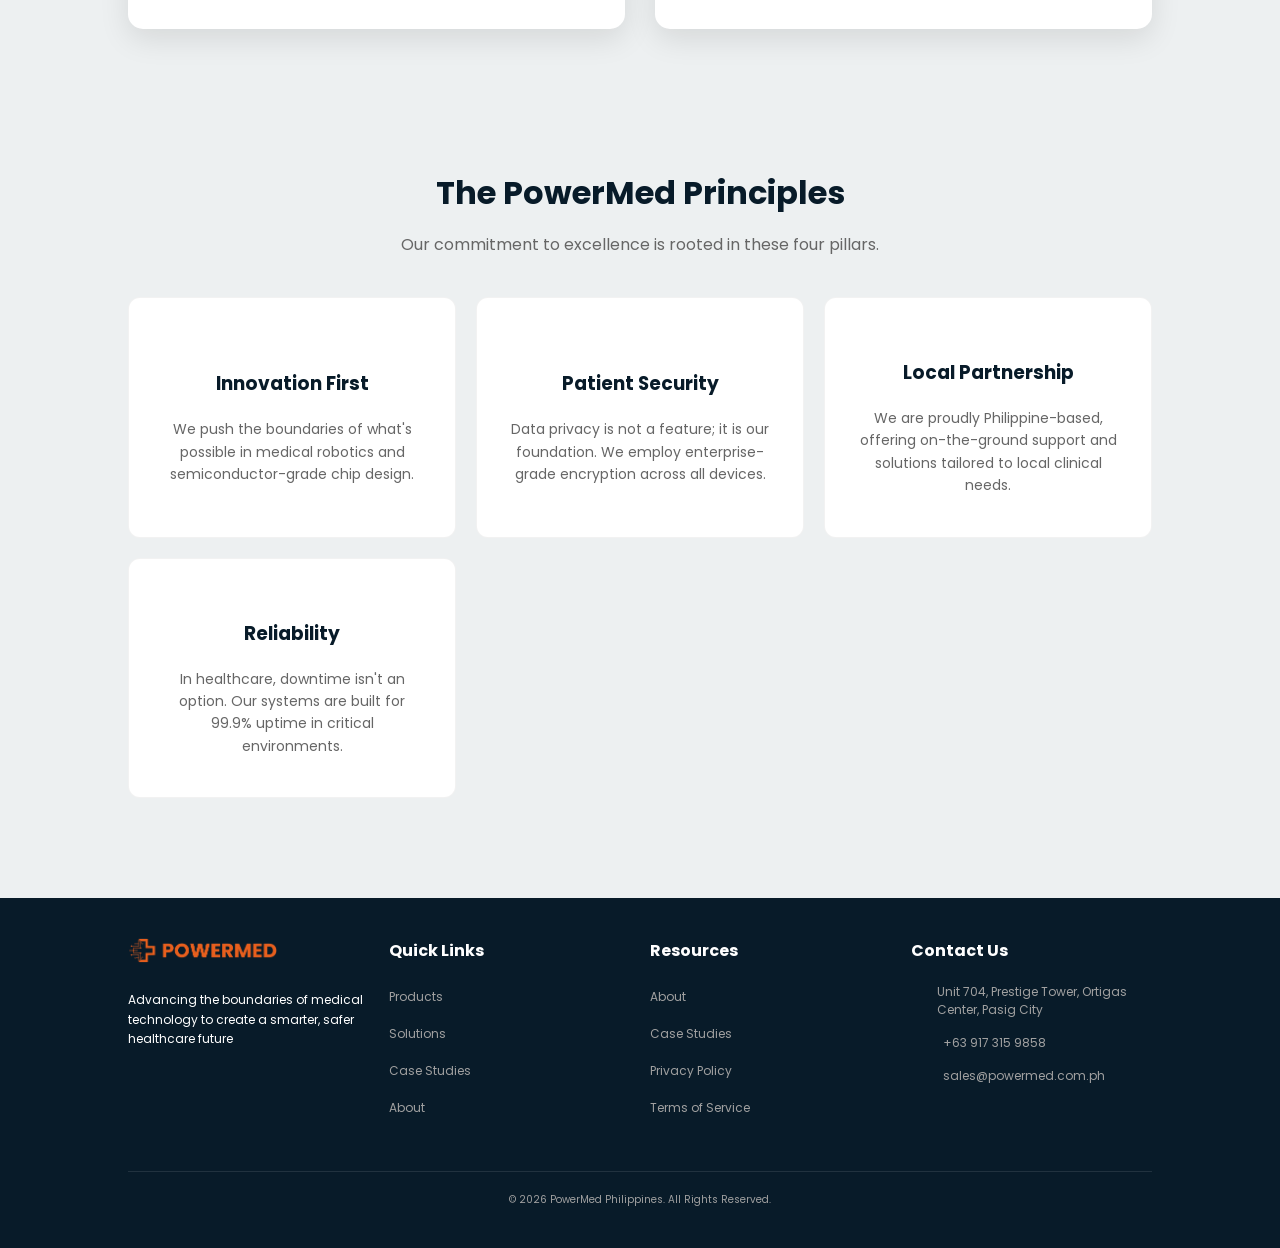
==== commit 59306f76: "Add files via upload" ====
--- a/about.html
+++ b/about.html
@@ -21,7 +21,7 @@
                     <li><a href="products.html">Products</a></li>
                     <li><a href="solutions.html">Solutions</a></li>
                     <li><a href="case-studies.html">Case Studies</a></li>
-                    <li><a href="about.html">About Us</a></li>
+                    <li><a href="about.html">About</a></li>
                     <li><a class="cta" href="contact.html"><button>Request a Demo</button></a></li>
                 </ul>
             </nav>
@@ -33,7 +33,7 @@
                 <li><a href="products.html">Products</a></li>
                 <li><a href="solutions.html">Solutions</a></li>
                 <li><a href="case-studies.html">Case Studies</a></li>
-                <li><a href="about.html">About Us</a></li>
+                <li><a href="about.html">About</a></li>
                 <li><a class="cta" href="contact.html"><button>Request a Demo</button></a></li>
             </div>
         </header>
@@ -122,7 +122,9 @@
         <footer>
             <div class="footer-container">
                 <div class="footer-col">
-                    <img class="footer-logo" src="assets/logo.png" alt="PowerMed Logo">
+                    <a href="index.html">
+                        <img class="footer-logo" src="assets/logo.png" alt="PowerMed Logo">
+                    </a>
                     <p>
                         Advancing the boundaries of medical technology to create a smarter, safer healthcare future
                     </p>
@@ -139,14 +141,14 @@
                         <li><a href="products.html">Products</a></li>
                         <li><a href="solutions.html">Solutions</a></li>
                         <li><a href="case-studies.html">Case Studies</a></li>
-                        <li><a href="about.html">About Us</a></li>
+                        <li><a href="about.html">About</a></li>
                     </ul>
                 </div>
 
                 <div class="footer-col">
                     <h4>Resources</h4>
                     <ul>
-                        <li><a href="about.html">About Us</a></li>
+                        <li><a href="about.html">About</a></li>
                         <li><a href="case-studies.html">Case Studies</a></li>
                         <li><a href="privacy-policy.html">Privacy Policy</a></li>
                         <li><a href="terms-of-service.html">Terms of Service</a></li>
@@ -193,4 +195,4 @@
             });
         </script>
     </body>
-</html>+</html>
--- a/styles.css
+++ b/styles.css
@@ -5,6 +5,10 @@
     padding: 0;
     margin: 0;
     font-family: 'Poppins', sans-serif;
+}
+
+html {
+    scroll-behavior: smooth;
 }
 
 html, body {
@@ -1183,7 +1187,7 @@
 }
 
 .footer-col ul li a {
-    color: #edf0f1a0;
+    color: #a0a0a0;
     text-decoration: none;
     font-size: 12px;
     transition: color 0.3s ease;
@@ -1262,7 +1266,7 @@
 }
 
 .contact-hero-content p {
-    color: #edf0f1a0
+    color: #a0a0a0
 }
 
 #form-container {
@@ -1380,7 +1384,7 @@
 .info-item p {
     font-size: 14px;
     line-height: 1.9;
-    color: #edf0f1a0;
+    color: #a0a0a0;
     margin: 0;
 }
 
@@ -1468,48 +1472,456 @@
 
 
 
-
-
-
-
-
-
-
-
-
-
-
-
-
-
-
-
-
-
-
-
-
-
-
-
-
-
-
-
-.product-hero {
+#privacy-policy-hero {
+    padding: 119px 10% 60px;
+    background: #081b29;
+    color: #ffffff;
+    text-align: center;
+}
+
+.privacy-policy-hero-content span {
+    color: #e85f1d;
+    font-size: 56px; 
+    display: block;
+}
+
+.privacy-policy-hero-content h1 {
+    font-size: 48px;
+    margin: 10px 0;
+}
+
+.privacy-policy-hero-content a {
+    color: #e85f1d;
+}
+
+.privacy-policy-hero-content p {
+    color: #a0a0a0;
+}
+
+#privacy-policy-content {
+    padding: 60px 10%;
+    background: #edf0f1;
+    color: #081b29;
+}
+
+.privacy-policy-container {
+    max-width: 1100px;
+    margin: 0 auto;
+    display: grid;
+    grid-template-columns: 250px 1fr;
+    gap: 60px;
+}
+
+.privacy-policy-sidebar {
+    background: #ffffff;
+    padding: 50px;
+    border-radius: 20px;
+    box-shadow: 0 10px 30px rgba(0,0,0,0.05);
+    position: sticky;
+    top: 100px;
+    height: fit-content;
+}
+
+.privacy-policy-sidebar h4 {
+    margin-bottom: 20px;
+    text-transform: uppercase;
+    font-size: 24px;
+    letter-spacing: 1px;
+    color: #e85f1d;
+}
+
+.privacy-policy-sidebar ul {
+    list-style: none;
+    padding: 0;
+}
+
+.privacy-policy-sidebar li {
+    margin-bottom: 12px;
+}
+
+.privacy-policy-sidebar a {
+    text-decoration: none;
+    color: #555;
+    font-size: 16px;
+    display: block;
+    border-left: 3px solid transparent;
+    padding-left: 10px;
+    transition: all 0.3s ease;
+}
+
+.privacy-policy-sidebar a:hover {
+    color: #e85f1d;
+    padding-left: 5px;
+}
+
+.privacy-policy-sidebar a.active {
+    color: #e85f1d;
+    font-weight: 700;
+    border-left: 3px solid #e85f1d;
+    padding-left: 15px;
+}
+
+.privacy-policy-text {
+    background: #ffffff;
+    padding: 50px;
+    border-radius: 20px;
+    box-shadow: 0 10px 30px rgba(0,0,0,0.05);
+}
+
+.privacy-policy-section {
+    margin-bottom: 40px;
+    scroll-margin-top: 120px;
+}
+
+.privacy-policy-section h3 {
+    font-size: 24px;
+    margin-bottom: 15px;
+    color: #081b29;
+}
+
+.privacy-policy-section p {
+    line-height: 1.8;
+    color: #444;
+    font-size: 16px;
+}
+
+@media (max-width: 992px) {
+    .privacy-policy-container {
+        grid-template-columns: 1fr;
+    }
+    
+    .privacy-policy-sidebar {
+        position: relative;
+        top: 0;
+        margin-bottom: 30px;
+        display: none; 
+    }
+    
+    .privacy-policy-text {
+        padding: 30px;
+    }
+}
+
+
+
+#terms-of-service-hero {
+    padding: 119px 10% 60px;
+    background: #081b29;
+    color: #ffffff;
+    text-align: center;
+}
+
+.terms-of-service-hero-content span {
+    color: #e85f1d;
+    font-size: 56px; 
+    display: block;
+}
+
+.terms-of-service-hero-content h1 {
+    font-size: 48px;
+    margin: 10px 0;
+}
+
+.terms-of-service-hero-content a {
+    color: #e85f1d;
+}
+
+.terms-of-service-hero-content p {
+    color: #a0a0a0;
+}
+
+
+#terms-of-service-content {
+    padding: 60px 10%;
+    background: #edf0f1;
+    color: #081b29;
+}
+
+.terms-of-service-container {
+    max-width: 1100px;
+    margin: 0 auto;
+    display: grid;
+    grid-template-columns: 250px 1fr;
+    gap: 60px;
+}
+
+.terms-of-service-sidebar {
+    background: #ffffff;
+    padding: 50px;
+    border-radius: 20px;
+    box-shadow: 0 10px 30px rgba(0,0,0,0.05);
+    position: sticky;
+    top: 100px;
+    height: fit-content;
+}
+
+.terms-of-service-sidebar h4 {
+    margin-bottom: 20px;
+    text-transform: uppercase;
+    font-size: 24px;
+    letter-spacing: 1px;
+    color: #e85f1d;
+}
+
+.terms-of-service-sidebar ul {
+    list-style: none;
+    padding: 0;
+}
+
+.terms-of-service-sidebar li {
+    margin-bottom: 12px;
+}
+
+.terms-of-service-sidebar a {
+    text-decoration: none;
+    color: #555;
+    font-size: 16px;
+    display: block;
+    border-left: 3px solid transparent;
+    padding-left: 10px;
+    transition: all 0.3s ease;
+}
+
+.terms-of-service-sidebar a:hover {
+    color: #e85f1d;
+    padding-left: 5px;
+}
+
+.terms-of-service-sidebar a.active {
+    color: #e85f1d;
+    font-weight: 700;
+    border-left: 3px solid #e85f1d;
+    padding-left: 15px;
+}
+
+.terms-of-service-text {
+    background: #ffffff;
+    padding: 50px;
+    border-radius: 20px;
+    box-shadow: 0 10px 30px rgba(0,0,0,0.05);
+}
+
+.terms-of-service-section {
+    margin-bottom: 40px;
+    scroll-margin-top: 120px;
+}
+
+.terms-of-service-section h3 {
+    font-size: 24px;
+    margin-bottom: 15px;
+    color: #081b29;
+}
+
+.terms-of-service-section p {
+    line-height: 1.8;
+    color: #444;
+    font-size: 16px;
+}
+
+@media (max-width: 992px) {
+    .terms-of-service-container {
+        grid-template-columns: 1fr;
+    }
+    
+    .terms-of-service-sidebar {
+        position: relative;
+        top: 0;
+        margin-bottom: 30px;
+        display: none; 
+    }
+    
+    .terms-of-service-text {
+        padding: 30px;
+    }
+}
+
+
+
+#case-study-hero {
     padding: 160px 10% 80px;
     background: #081b29;
     color: #ffffff;
     text-align: center;
 }
 
-.product-hero-content span {
+.case-study-hero-content span {
     color: #e85f1d;
     font-weight: 600;
     text-transform: uppercase;
     letter-spacing: 2px;
 }
 
+.case-study-hero-content h1 {
+    font-size: 48px;
+    margin: 10px 0;
+}
+
+.cacse-study-hero-content p {
+    color: #edf0f1a0
+}
+
+#case-study-container {
+    padding: 100px 10%;
+    background-color: #edf0f1;
+}
+
+.detailed-case-wrapper {
+    display: flex;
+    align-items: center;
+    gap: 60px;
+    padding: 40px;
+}
+
+.detailed-case-wrapper.reverse {
+    flex-direction: row-reverse;
+}
+
+.case-image-wrapper {
+    flex: 1;
+    position: relative;
+    height: 550px;
+}
+
+.case-image-wrapper img {
+    width: 100%;
+    height: 100%;
+    object-fit: cover;
+    border-radius: 20px;
+}
+
+.case-info-wrapper {
+    flex: 1.2;
+}
+
+.location-tag { 
+    color: #a0a0a0; 
+    font-size: 13px; 
+    font-weight: 700; 
+    letter-spacing: 2px; 
+    margin-bottom: 10px; 
+}
+
+.main-title { 
+    font-size: 42px; 
+    color: #081b29; 
+    margin-bottom: 20px; 
+}
+
+.quote-box { 
+    border-left: 4px solid #e85f1d; 
+    padding: 10px 25px; 
+    margin-bottom: 30px; 
+}
+
+.quote-box p { 
+    font-style: italic; 
+    color: #444; 
+    font-size: 18px; 
+    line-height: 1.6; 
+}
+
+.stats-grid { 
+    display: grid; 
+    grid-template-columns: repeat(3, 1fr); 
+    gap: 20px; 
+    margin-bottom: 40px; 
+}
+
+.stat-card { 
+    background: #ffffff;
+    padding: 25px 15px; 
+    border-radius: 15px; 
+    text-align: center; 
+    transition: all 0.3s cubic-bezier(0.175, 0.885, 0.32, 1.275); 
+}
+
+.stat-card:hover { 
+    transform: translateY(-5px); 
+    box-shadow: 0 15px 30px rgba(0, 0, 0, 0.08); 
+}
+
+.stat-card i { 
+    color: #e85f1d; 
+    font-size: 20px; 
+    margin-bottom: 10px; 
+}
+
+.stat-card h3 { 
+    font-size: 26px; 
+    color: #081b29; 
+}
+
+.stat-card p { 
+    font-size: 11px; 
+    font-weight: 800; 
+    color: #a0a0a0; 
+}
+
+.content-item { 
+    display: flex; 
+    gap: 20px; 
+    margin-bottom: 25px; 
+}
+
+.icon-circle { 
+    width: 35px; 
+    height: 35px; 
+    border-radius: 50%; 
+    display: flex;
+     align-items: center; 
+     justify-content: center; 
+     flex-shrink: 0; 
+    }
+
+.icon-circle.problem { 
+    background: #ffebeb; 
+    color: #ff5e5e; 
+}
+
+.icon-circle.solution { 
+    background: #ebffef; 
+    color: #2ecc71; 
+}
+
+.category-tag { 
+    position: absolute; 
+    top: 20px; left: 20px; 
+    background: #ffffff; 
+    color: #081b29;
+    padding: 8px 18px; 
+    border-radius: 50px; 
+    font-size: 12px; 
+    font-weight: 800; 
+    box-shadow: 0 5px 15px rgba(0,0,0,0.1); 
+}
+
+@media (max-width: 1100px) {
+    .detailed-case-wrapper, .detailed-case-wrapper.reverse {
+        flex-direction: column;
+        gap: 30px;
+    }
+    .case-image-wrapper { 
+        width: 100%; 
+        height: 350px; 
+    }
+}
+
+
+
+#product-hero {
+    padding: 160px 10% 80px;
+    background: #081b29;
+    color: #ffffff;
+    text-align: center;
+}
+
+.product-hero-content span {
+    color: #e85f1d;
+    font-weight: 600;
+    text-transform: uppercase;
+    letter-spacing: 2px;
+}
+
 .product-hero-content h1 {
     font-size: 48px;
     margin: 10px 0;
@@ -1518,6 +1930,85 @@
 .product-hero-content p {
     color: #edf0f1a0
 }
+
+
+
+#solutions-hero {
+    padding: 160px 10% 80px;
+    background: #081b29;
+    color: #ffffff;
+    text-align: center;
+}
+
+.solutions-hero-content span {
+    color: #e85f1d;
+    font-weight: 600;
+    text-transform: uppercase;
+    letter-spacing: 2px;
+}
+
+.solutions-hero-content h1 {
+    font-size: 48px;
+    margin: 10px 0;
+}
+
+.solutions-hero-content p {
+    color: #a0a0a0
+}
+
+
+
+#about-hero {
+    padding: 160px 10% 80px; 
+    background: #081b29;
+    text-align: center;
+    color: #fff;
+}
+
+.about-hero-content span {
+    color: #e85f1d;
+    font-weight: 600;
+    text-transform: uppercase;
+    letter-spacing: 2px;
+}
+
+.about-hero-content h1 {
+    font-size: 48px;
+    margin: 10px 0;
+}
+
+.about-hero-content p {
+    color: #edf0f1a0
+}
+
+
+
+
+
+
+
+
+
+
+
+
+
+
+
+
+
+
+
+
+
+
+
+
+
+
+
+
+
 
 .product-filter {
     display: flex;
@@ -1645,32 +2136,9 @@
 
 
 
-.solutions-hero {
-    padding: 160px 10% 80px;
-    background: #081b29;
-    color: #ffffff;
-    text-align: center;
-}
-
-.solutions-hero-content span {
-    color: #e85f1d;
-    font-weight: 600;
-    text-transform: uppercase;
-    letter-spacing: 2px;
-}
-
-.solutions-hero-content h1 {
-    font-size: 48px;
-    margin: 10px 0;
-}
-
-.solutions-hero-content p {
-    color: #edf0f1a0
-}
-
-.solutions-list {
+#solutions-list {
     padding: 80px 10%;
-    background-color: #ffffff;
+    background-color: #edf0f1;
 }
 
 .solution-row {
@@ -1702,15 +2170,6 @@
     flex: 1;
 }
 
-.sol-num {
-    font-size: 60px;
-    font-weight: 900;
-    color: rgba(232, 95, 29, 0.1);
-    display: block;
-    line-height: 1;
-    margin-bottom: -20px;
-}
-
 .solution-text h2 {
     font-size: 32px;
     color: #081b29;
@@ -1788,7 +2247,7 @@
 }
 
 .support-hero-content p {
-    color: #edf0f1a0;
+    color: #a0a0a0;
     max-width: 700px;
     margin: 0 auto;
 }
@@ -1947,34 +2406,9 @@
 
 
 
-
-
-#about-hero {
-    padding: 160px 10% 80px; 
-    background: #081b29;
-    text-align: center;
-    color: #fff;
-}
-
-.about-hero-content span {
-    color: #e85f1d;
-    font-weight: 600;
-    text-transform: uppercase;
-    letter-spacing: 2px;
-}
-
-.about-hero-content h1 {
-    font-size: 48px;
-    margin: 10px 0;
-}
-
-.about-hero-content p {
-    color: #edf0f1a0
-}
-
 .company-story {
     padding: 80px 10%;
-    background: #fdfdfd;
+    background: #edf0f1;
 }
 
 .story-wrapper {
@@ -2046,7 +2480,6 @@
 
 .mission-vision {
     padding: 60px 10% 80px;
-    background: #fff;
 }
 
 .mission-container {
@@ -2058,7 +2491,7 @@
 
 .mission-box {
     flex: 1;
-    background: #fff;
+    background: #ffffff;
     padding: 40px;
     border-radius: 15px;
     box-shadow: 0 10px 30px rgba(0,0,0,0.1);
@@ -2095,7 +2528,6 @@
 
 .values {
     padding: 60px 10% 100px;
-    background: #f4f7f8;
     text-align: center;
 }
 
@@ -2171,134 +2603,3 @@
 
 
 
-
-
-#case-study-hero {
-    padding: 160px 10% 80px;
-    background: #081b29;
-    color: #ffffff;
-    text-align: center;
-}
-
-.case-study-hero-content span {
-    color: #e85f1d;
-    font-weight: 600;
-    text-transform: uppercase;
-    letter-spacing: 2px;
-}
-
-.case-study-hero-content h1 {
-    font-size: 48px;
-    margin: 10px 0;
-}
-
-.cacse-study-hero-content p {
-    color: #edf0f1a0
-}
-
-#case-detail-content {
-    padding: 80px 10%;
-    background: #edf0f1;
-    color: #081b29;
-}
-
-.detail-container {
-    max-width: 1100px;
-    margin: 0 auto;
-}
-
-.main-visual img {
-    width: 100%;
-    height: 450px;
-    object-fit: cover;
-    border-radius: 20px;
-    box-shadow: 0 20px 40px rgba(0,0,0,0.1);
-    margin-bottom: 50px;
-}
-
-.content-grid {
-    display: grid;
-    grid-template-columns: 2fr 1fr;
-    gap: 50px;
-    margin-bottom: 60px;
-}
-
-.text-block h3 {
-    font-size: 28px;
-    margin-bottom: 15px;
-    color: #081b29;
-}
-
-.text-block p {
-    line-height: 1.8;
-    margin-bottom: 30px;
-    color: #444;
-}
-
-.specs-sidebar {
-    background: #081b29;
-    padding: 30px;
-    border-radius: 20px;
-    color: #fff;
-    align-self: start;
-}
-
-.specs-sidebar h4 {
-    color: #e85f1d;
-    margin-bottom: 20px;
-    text-transform: uppercase;
-    font-size: 14px;
-}
-
-.specs-sidebar ul {
-    list-style: none;
-    padding: 0;
-}
-
-.specs-sidebar li {
-    margin-bottom: 15px;
-    font-size: 14px;
-    display: flex;
-    align-items: center;
-    gap: 12px;
-}
-
-.specs-sidebar i {
-    color: #e85f1d;
-    width: 20px;
-}
-
-.results-banner {
-    display: flex;
-    justify-content: space-around;
-    background: #fff;
-    padding: 40px;
-    border-radius: 20px;
-    margin-bottom: 50px;
-    text-align: center;
-    border-left: 5px solid #e85f1d;
-}
-
-.result-stat h2 {
-    color: #e85f1d;
-    font-size: 48px;
-    margin-bottom: 5px;
-}
-
-.result-stat p {
-    font-size: 14px;
-    font-weight: 600;
-}
-
-@media (max-width: 992px) {
-    .content-grid {
-        grid-template-columns: 1fr;
-    }
-    .main-visual img {
-        height: 300px;
-    }
-    .results-banner {
-        flex-direction: column;
-        gap: 30px;
-    }
-}
